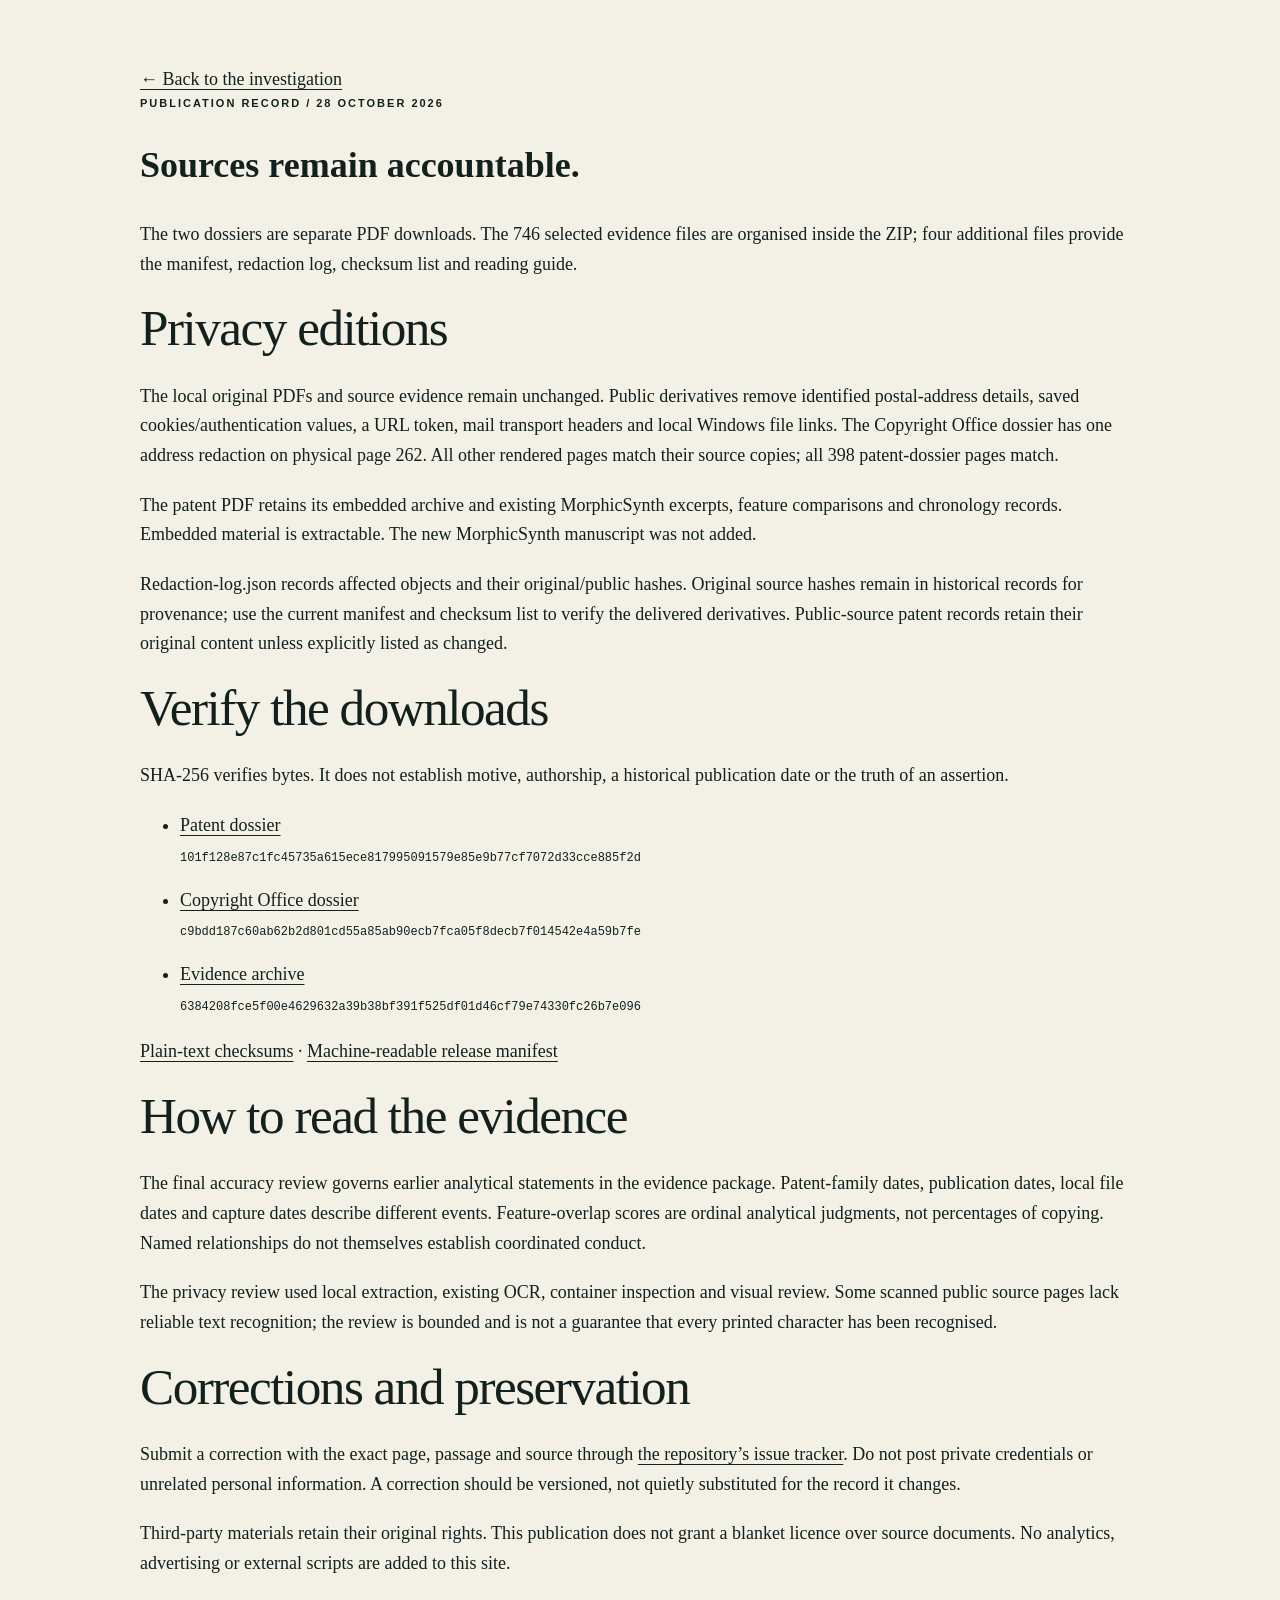
==== publication-notes.html @ bbd7439e "Publish The Attempt to Weaponize Synthetic Life: dossiers, evidence and public record Add the invest" ====
<!doctype html><html lang="en"><head><meta charset="utf-8"><meta name="viewport" content="width=device-width,initial-scale=1"><title>Publication and verification notes | The Attempt to Weaponize Synthetic Life</title><meta name="description" content="Versioned downloads, public privacy editions, source preservation and SHA-256 verification."><link rel="canonical" href="https://dustinsprenger.github.io/the-attempt-to-weaponize-synthetic-life/publication-notes.html"><link rel="stylesheet" href="style.css"></head><body><main class="notes"><a href="./">← Back to the investigation</a><p class="eyebrow">PUBLICATION RECORD / 28 OCTOBER 2026</p><h1>Sources remain accountable.</h1><p>The two dossiers are separate PDF downloads. The 746 selected evidence files are organised inside the ZIP; four additional files provide the manifest, redaction log, checksum list and reading guide.</p><h2>Privacy editions</h2><p>The local original PDFs and source evidence remain unchanged. Public derivatives remove identified postal-address details, saved cookies/authentication values, a URL token, mail transport headers and local Windows file links. The Copyright Office dossier has one address redaction on physical page 262. All other rendered pages match their source copies; all 398 patent-dossier pages match.</p><p>The patent PDF retains its embedded archive and existing MorphicSynth excerpts, feature comparisons and chronology records. Embedded material is extractable. The new MorphicSynth manuscript was not added.</p><p>Redaction-log.json records affected objects and their original/public hashes. Original source hashes remain in historical records for provenance; use the current manifest and checksum list to verify the delivered derivatives. Public-source patent records retain their original content unless explicitly listed as changed.</p><h2>Verify the downloads</h2><p>SHA-256 verifies bytes. It does not establish motive, authorship, a historical publication date or the truth of an assertion.</p><ul><li><a href='https://github.com/dustinsprenger/the-attempt-to-weaponize-synthetic-life/releases/download/evidence-2026-10-28/The-Attempt-to-Weaponize-Synthetic-Life-Patent-Dossier-Final-Accuracy-Review-Updated-2026-10-28-Public-Privacy-Edition.pdf'>Patent dossier</a><br><code>101f128e87c1fc45735a615ece817995091579e85e9b77cf7072d33cce885f2d</code></li><li><a href='https://github.com/dustinsprenger/the-attempt-to-weaponize-synthetic-life/releases/download/evidence-2026-10-28/The-Attempt-to-Weaponize-Synthetic-Life-Copyright-Office-Dossier-Edition-1.3-2026-10-06-Public-Privacy-Edition.pdf'>Copyright Office dossier</a><br><code>c9bdd187c60ab62b2d801cd55a85ab90ecb7fca05f8decb7f014542e4a59b7fe</code></li><li><a href='https://github.com/dustinsprenger/the-attempt-to-weaponize-synthetic-life/releases/download/evidence-2026-10-28/The-Attempt-to-Weaponize-Synthetic-Life-Public-Evidence-Privacy-Edition-2026-10-28.zip'>Evidence archive</a><br><code>6384208fce5f00e4629632a39b38bf391f525df01d46cf79e74330fc26b7e096</code></li></ul><p><a href="SHA256SUMS.txt">Plain-text checksums</a> · <a href="Publication-manifest.json">Machine-readable release manifest</a></p><h2>How to read the evidence</h2><p>The final accuracy review governs earlier analytical statements in the evidence package. Patent-family dates, publication dates, local file dates and capture dates describe different events. Feature-overlap scores are ordinal analytical judgments, not percentages of copying. Named relationships do not themselves establish coordinated conduct.</p><p>The privacy review used local extraction, existing OCR, container inspection and visual review. Some scanned public source pages lack reliable text recognition; the review is bounded and is not a guarantee that every printed character has been recognised.</p><h2>Corrections and preservation</h2><p>Submit a correction with the exact page, passage and source through <a href="https://github.com/dustinsprenger/the-attempt-to-weaponize-synthetic-life/issues">the repository’s issue tracker</a>. Do not post private credentials or unrelated personal information. A correction should be versioned, not quietly substituted for the record it changes.</p><p>Third-party materials retain their original rights. This publication does not grant a blanket licence over source documents. No analytics, advertising or external scripts are added to this site.</p></main></body></html>
---- style.css ----
@charset "UTF-8";:root{--ink:#12201e;--paper:#f3f0e6;--muted:#53625b;--red:#ae3b2e;--line:#c6cec4;--gold:#e4b979}*{box-sizing:border-box}html{scroll-behavior:smooth;scroll-padding-top:24px}body{margin:0;background:var(--paper);color:var(--ink);font:18px/1.65 Georgia,"Times New Roman",serif}a{color:inherit;text-underline-offset:4px}a:hover{color:var(--red)}a:focus-visible{outline:3px solid #dc713d;outline-offset:5px}header{display:flex;justify-content:space-between;align-items:center;padding:24px 5vw;border-bottom:1px solid var(--line);font:12px/1.5 Arial,sans-serif;letter-spacing:1px}header a{text-decoration:none}.wordmark{font-weight:800}.wordmark span{color:var(--red);margin:0 10px}nav{display:flex;gap:28px}.skip{position:absolute;top:-100px}.skip:focus{top:4px;background:white;padding:10px;z-index:5}.hero{background:var(--ink);color:var(--paper);padding:70px 5vw 65px;display:grid;grid-template-columns:1.15fr 1fr;gap:5vw;align-items:center}.eyebrow{display:block;font:11px/1.6 Arial,sans-serif;letter-spacing:2px;font-weight:700;text-transform:uppercase}.hero .eyebrow{color:#b7c6bc}.hero h1{font-weight:400;font-size:clamp(48px,5.5vw,88px);line-height:1.04;letter-spacing:-3px;margin:30px 0}.hero em{color:#ef937a;font-style:italic}.hero p{max-width:640px}.standfirst{font-size:25px;line-height:1.45}.hero-copy>p:not(.eyebrow):not(.standfirst){color:#c8d3cc;font-size:18px}.hero-art{margin:0}.hero-art svg{display:block;width:100%;max-height:620px}.hero-art figcaption{max-width:330px;margin:0 auto;color:#a9b9ae;text-align:center;font:12px/1.5 Arial,sans-serif}.button{display:inline-flex;align-items:center;justify-content:space-between;gap:30px;padding:15px 22px;background:var(--ink);color:white;border:1px solid var(--ink);text-decoration:none;font:14px/1.5 Arial,sans-serif;font-weight:700}.button:hover{background:var(--red);color:white}.button.light{background:var(--paper);border-color:var(--paper);color:var(--ink);margin-top:18px}.ledger-bar{display:flex;justify-content:space-around;gap:20px;padding:22px 5vw;border-bottom:1px solid var(--line);font:12px/1.6 Arial,sans-serif}.ledger-bar b{font-size:22px;margin-right:8px}.section{padding:88px max(5vw,calc((100vw - 1240px)/2));}.section-head{max-width:800px;margin-bottom:48px}h2{font-size:clamp(34px,4vw,58px);line-height:1.12;letter-spacing:-1.5px;font-weight:400;margin:18px 0 25px}h3{font-size:30px;line-height:1.2;font-weight:400;margin:13px 0 18px}p{margin:0 0 20px}.document{display:grid;grid-template-columns:230px 1fr;gap:55px;align-items:center;border-top:1px solid var(--line);padding:40px 0}.document>img{width:100%;height:auto;box-shadow:0 8px 24px #12201e22}.document>div{max-width:730px}.meta,.fine{font:12px/1.6 Arial,sans-serif;color:var(--muted)}.meta{margin:12px 0}.fine{margin-top:25px}.archive-row{display:flex;justify-content:space-between;align-items:center;gap:35px;border-top:1px solid var(--line);padding:35px 0}.archive-row>div{max-width:720px}.archive-row .button{flex-shrink:0}.dark{background:#182a26;color:var(--paper)}.dark a{color:#e7b58d}.dark .eyebrow{color:#a9c0b1}.finding{display:grid;grid-template-columns:80px 1fr;gap:30px;border-top:1px solid #52655c;padding:40px 0}.finding>div{max-width:900px}.finding p{color:#d2dcd4}.finding .serial{font:36px/1.2 Georgia,serif;color:#c99870}.finding a{font:13px/1.5 Arial,sans-serif}.table-wrap{overflow-x:auto}table{width:100%;border-collapse:collapse;min-width:660px;text-align:left;font-size:16px}th{font:11px/1.5 Arial,sans-serif;text-transform:uppercase;letter-spacing:1px}td,th{padding:20px 20px 20px 0;border-bottom:1px solid var(--line);vertical-align:top}td:first-child{width:29%;font-weight:700}td:last-child{width:19%;font:13px/1.6 Arial,sans-serif}.questions{background:#d9dfd2}.questions ol{padding-left:25px;max-width:980px}.questions li{margin-bottom:20px;padding-left:12px}.closing-line{border-top:1px solid #9fac9e;padding-top:30px;margin-top:40px;font-size:25px;max-width:980px}.method{max-width:1500px}.method p{max-width:950px}.research{border-top:1px solid var(--line);padding-top:55px}.research-links{display:flex;gap:25px;flex-wrap:wrap;margin:25px 0;font:15px/1.6 Arial,sans-serif}.research>p{font-size:15px;color:var(--muted)}footer{padding:30px 5vw;background:var(--ink);color:#c7d2c8;font:12px/1.7 Arial,sans-serif}footer p{margin:8px 0}.notes{max-width:1050px;margin:auto;padding:65px 25px}.notes code{overflow-wrap:anywhere;font-size:12px}.notes li{margin-bottom:15px}@media(max-width:800px){nav{gap:13px;font-size:11px}header{padding:20px}.hero{grid-template-columns:1fr;padding:45px 24px}.hero-art{max-width:420px;justify-self:center}.hero h1{letter-spacing:-2px}.ledger-bar{flex-wrap:wrap;justify-content:flex-start}.section{padding:55px 24px}.document{grid-template-columns:130px 1fr;gap:25px}.document h3{font-size:25px}.archive-row{display:block}.finding{grid-template-columns:35px 1fr;gap:15px}.finding h3{font-size:28px}}@media(max-width:500px){nav a:nth-child(2),nav a:nth-child(3){display:none}.document{grid-template-columns:1fr}.document>img{width:145px}.button{width:100%;max-width:350px}.hero-art{max-width:310px}.ledger-bar span:last-child{width:100%}}@media(prefers-reduced-motion:reduce){html{scroll-behavior:auto}}
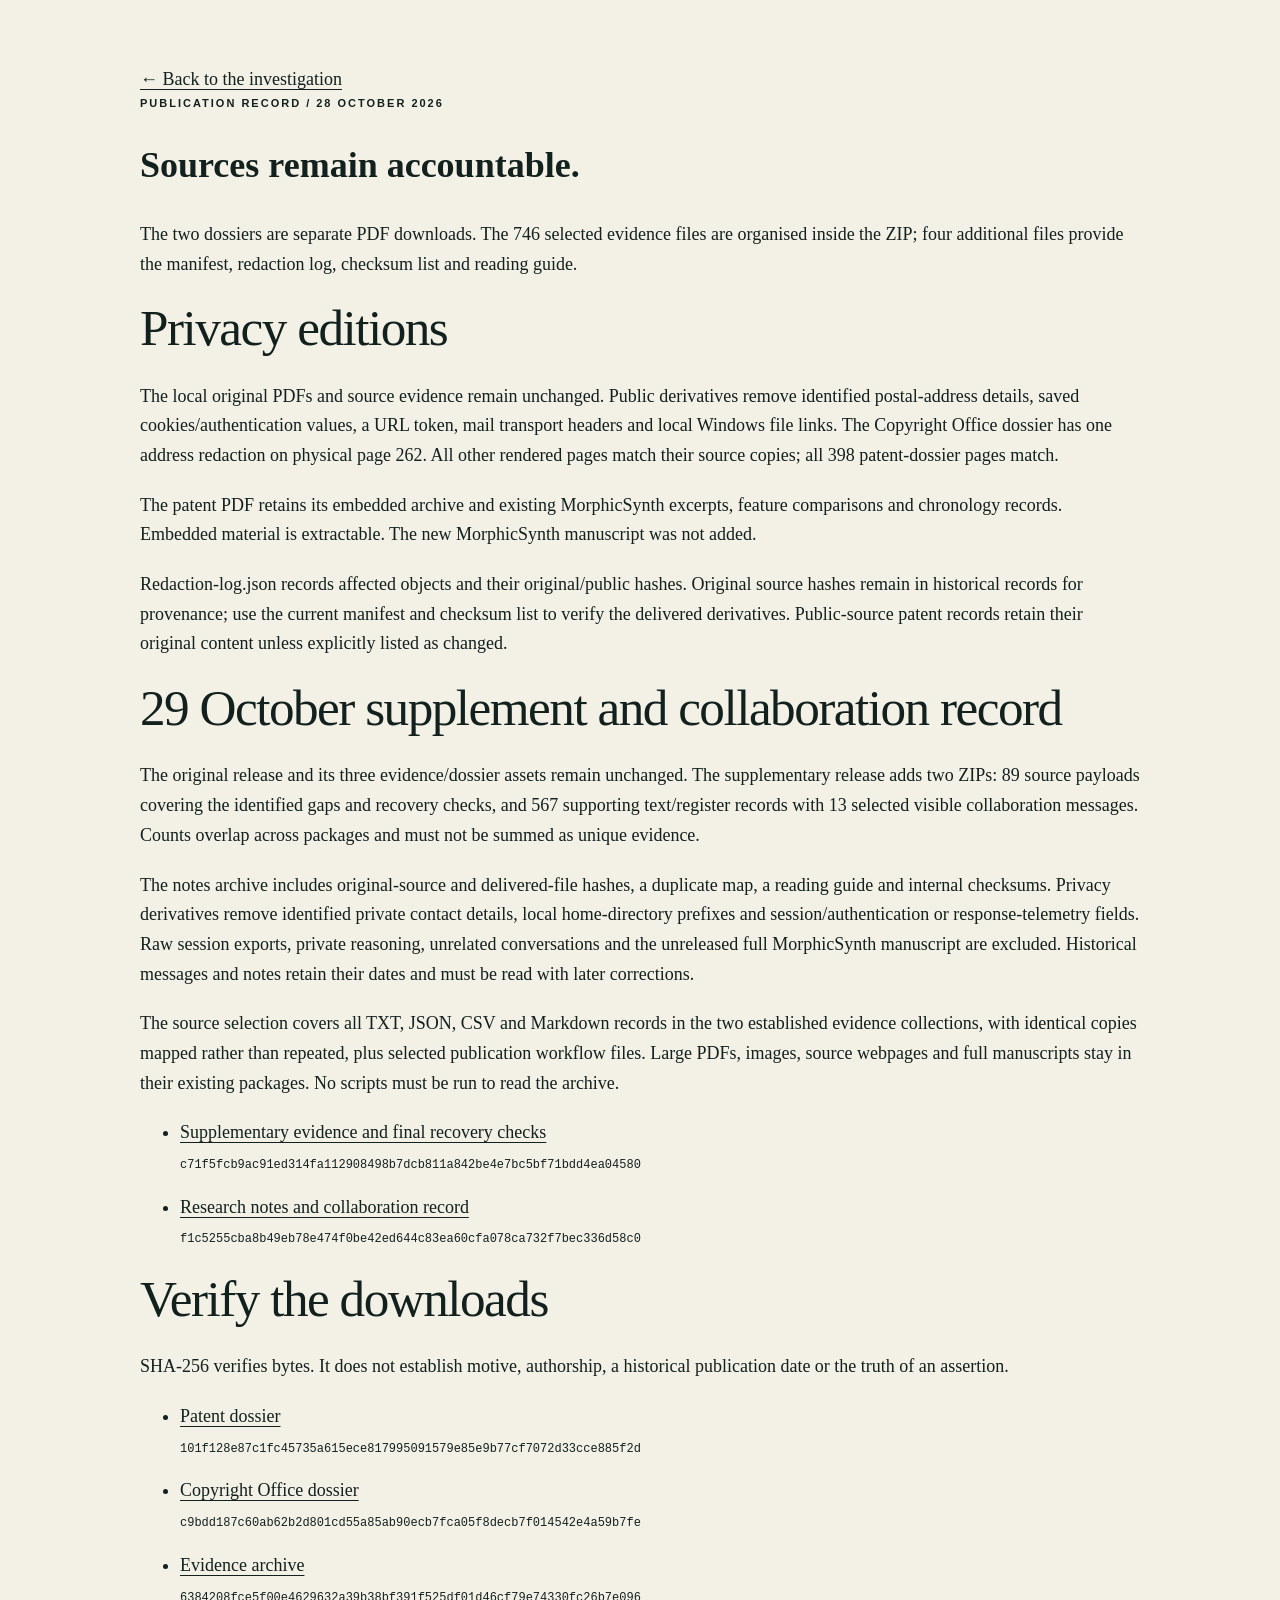
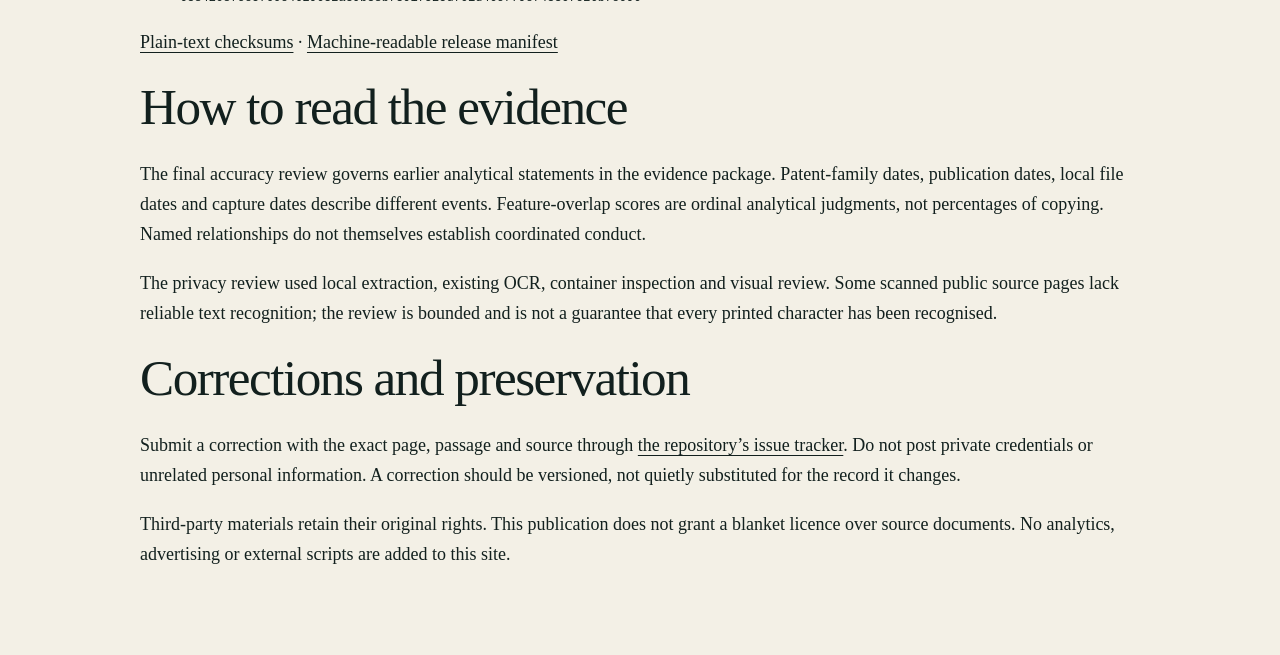
==== commit dc550440: "Put copyright first and add supplementary evidence and collaboration records Publish the updated des" ====
--- a/publication-notes.html
+++ b/publication-notes.html
@@ -1 +1 @@
-<!doctype html><html lang="en"><head><meta charset="utf-8"><meta name="viewport" content="width=device-width,initial-scale=1"><title>Publication and verification notes | The Attempt to Weaponize Synthetic Life</title><meta name="description" content="Versioned downloads, public privacy editions, source preservation and SHA-256 verification."><link rel="canonical" href="https://dustinsprenger.github.io/the-attempt-to-weaponize-synthetic-life/publication-notes.html"><link rel="stylesheet" href="style.css"></head><body><main class="notes"><a href="./">← Back to the investigation</a><p class="eyebrow">PUBLICATION RECORD / 28 OCTOBER 2026</p><h1>Sources remain accountable.</h1><p>The two dossiers are separate PDF downloads. The 746 selected evidence files are organised inside the ZIP; four additional files provide the manifest, redaction log, checksum list and reading guide.</p><h2>Privacy editions</h2><p>The local original PDFs and source evidence remain unchanged. Public derivatives remove identified postal-address details, saved cookies/authentication values, a URL token, mail transport headers and local Windows file links. The Copyright Office dossier has one address redaction on physical page 262. All other rendered pages match their source copies; all 398 patent-dossier pages match.</p><p>The patent PDF retains its embedded archive and existing MorphicSynth excerpts, feature comparisons and chronology records. Embedded material is extractable. The new MorphicSynth manuscript was not added.</p><p>Redaction-log.json records affected objects and their original/public hashes. Original source hashes remain in historical records for provenance; use the current manifest and checksum list to verify the delivered derivatives. Public-source patent records retain their original content unless explicitly listed as changed.</p><h2>Verify the downloads</h2><p>SHA-256 verifies bytes. It does not establish motive, authorship, a historical publication date or the truth of an assertion.</p><ul><li><a href='https://github.com/dustinsprenger/the-attempt-to-weaponize-synthetic-life/releases/download/evidence-2026-10-28/The-Attempt-to-Weaponize-Synthetic-Life-Patent-Dossier-Final-Accuracy-Review-Updated-2026-10-28-Public-Privacy-Edition.pdf'>Patent dossier</a><br><code>101f128e87c1fc45735a615ece817995091579e85e9b77cf7072d33cce885f2d</code></li><li><a href='https://github.com/dustinsprenger/the-attempt-to-weaponize-synthetic-life/releases/download/evidence-2026-10-28/The-Attempt-to-Weaponize-Synthetic-Life-Copyright-Office-Dossier-Edition-1.3-2026-10-06-Public-Privacy-Edition.pdf'>Copyright Office dossier</a><br><code>c9bdd187c60ab62b2d801cd55a85ab90ecb7fca05f8decb7f014542e4a59b7fe</code></li><li><a href='https://github.com/dustinsprenger/the-attempt-to-weaponize-synthetic-life/releases/download/evidence-2026-10-28/The-Attempt-to-Weaponize-Synthetic-Life-Public-Evidence-Privacy-Edition-2026-10-28.zip'>Evidence archive</a><br><code>6384208fce5f00e4629632a39b38bf391f525df01d46cf79e74330fc26b7e096</code></li></ul><p><a href="SHA256SUMS.txt">Plain-text checksums</a> · <a href="Publication-manifest.json">Machine-readable release manifest</a></p><h2>How to read the evidence</h2><p>The final accuracy review governs earlier analytical statements in the evidence package. Patent-family dates, publication dates, local file dates and capture dates describe different events. Feature-overlap scores are ordinal analytical judgments, not percentages of copying. Named relationships do not themselves establish coordinated conduct.</p><p>The privacy review used local extraction, existing OCR, container inspection and visual review. Some scanned public source pages lack reliable text recognition; the review is bounded and is not a guarantee that every printed character has been recognised.</p><h2>Corrections and preservation</h2><p>Submit a correction with the exact page, passage and source through <a href="https://github.com/dustinsprenger/the-attempt-to-weaponize-synthetic-life/issues">the repository’s issue tracker</a>. Do not post private credentials or unrelated personal information. A correction should be versioned, not quietly substituted for the record it changes.</p><p>Third-party materials retain their original rights. This publication does not grant a blanket licence over source documents. No analytics, advertising or external scripts are added to this site.</p></main></body></html>+<!doctype html><html lang="en"><head><meta charset="utf-8"><meta name="viewport" content="width=device-width,initial-scale=1"><title>Publication and verification notes | The Attempt to Weaponize Synthetic Life</title><meta name="description" content="Versioned downloads, public privacy editions, source preservation and SHA-256 verification."><link rel="canonical" href="https://dustinsprenger.github.io/the-attempt-to-weaponize-synthetic-life/publication-notes.html"><link rel="stylesheet" href="style.css"></head><body><main class="notes"><a href="./">← Back to the investigation</a><p class="eyebrow">PUBLICATION RECORD / 28 OCTOBER 2026</p><h1>Sources remain accountable.</h1><p>The two dossiers are separate PDF downloads. The 746 selected evidence files are organised inside the ZIP; four additional files provide the manifest, redaction log, checksum list and reading guide.</p><h2>Privacy editions</h2><p>The local original PDFs and source evidence remain unchanged. Public derivatives remove identified postal-address details, saved cookies/authentication values, a URL token, mail transport headers and local Windows file links. The Copyright Office dossier has one address redaction on physical page 262. All other rendered pages match their source copies; all 398 patent-dossier pages match.</p><p>The patent PDF retains its embedded archive and existing MorphicSynth excerpts, feature comparisons and chronology records. Embedded material is extractable. The new MorphicSynth manuscript was not added.</p><p>Redaction-log.json records affected objects and their original/public hashes. Original source hashes remain in historical records for provenance; use the current manifest and checksum list to verify the delivered derivatives. Public-source patent records retain their original content unless explicitly listed as changed.</p><h2>29 October supplement and collaboration record</h2><p>The original release and its three evidence/dossier assets remain unchanged. The supplementary release adds two ZIPs: 89 source payloads covering the identified gaps and recovery checks, and 567 supporting text/register records with 13 selected visible collaboration messages. Counts overlap across packages and must not be summed as unique evidence.</p><p>The notes archive includes original-source and delivered-file hashes, a duplicate map, a reading guide and internal checksums. Privacy derivatives remove identified private contact details, local home-directory prefixes and session/authentication or response-telemetry fields. Raw session exports, private reasoning, unrelated conversations and the unreleased full MorphicSynth manuscript are excluded. Historical messages and notes retain their dates and must be read with later corrections.</p><p>The source selection covers all TXT, JSON, CSV and Markdown records in the two established evidence collections, with identical copies mapped rather than repeated, plus selected publication workflow files. Large PDFs, images, source webpages and full manuscripts stay in their existing packages. No scripts must be run to read the archive.</p><ul><li><a href="https://github.com/dustinsprenger/the-attempt-to-weaponize-synthetic-life/releases/download/supplementary-evidence-2026-10-29/The-Attempt-to-Weaponize-Synthetic-Life-Supplementary-Evidence-and-Final-Recovery-Checks-2026-10-28.zip">Supplementary evidence and final recovery checks</a><br><code>c71f5fcb9ac91ed314fa112908498b7dcb811a842be4e7bc5bf71bdd4ea04580</code></li><li><a href="https://github.com/dustinsprenger/the-attempt-to-weaponize-synthetic-life/releases/download/supplementary-evidence-2026-10-29/The-Attempt-to-Weaponize-Synthetic-Life-Research-Notes-and-Collaboration-Record-2026-10-29.zip">Research notes and collaboration record</a><br><code>f1c5255cba8b49eb78e474f0be42ed644c83ea60cfa078ca732f7bec336d58c0</code></li></ul><h2>Verify the downloads</h2><p>SHA-256 verifies bytes. It does not establish motive, authorship, a historical publication date or the truth of an assertion.</p><ul><li><a href='https://github.com/dustinsprenger/the-attempt-to-weaponize-synthetic-life/releases/download/evidence-2026-10-28/The-Attempt-to-Weaponize-Synthetic-Life-Patent-Dossier-Final-Accuracy-Review-Updated-2026-10-28-Public-Privacy-Edition.pdf'>Patent dossier</a><br><code>101f128e87c1fc45735a615ece817995091579e85e9b77cf7072d33cce885f2d</code></li><li><a href='https://github.com/dustinsprenger/the-attempt-to-weaponize-synthetic-life/releases/download/evidence-2026-10-28/The-Attempt-to-Weaponize-Synthetic-Life-Copyright-Office-Dossier-Edition-1.3-2026-10-06-Public-Privacy-Edition.pdf'>Copyright Office dossier</a><br><code>c9bdd187c60ab62b2d801cd55a85ab90ecb7fca05f8decb7f014542e4a59b7fe</code></li><li><a href='https://github.com/dustinsprenger/the-attempt-to-weaponize-synthetic-life/releases/download/evidence-2026-10-28/The-Attempt-to-Weaponize-Synthetic-Life-Public-Evidence-Privacy-Edition-2026-10-28.zip'>Evidence archive</a><br><code>6384208fce5f00e4629632a39b38bf391f525df01d46cf79e74330fc26b7e096</code></li></ul><p><a href="SHA256SUMS.txt">Plain-text checksums</a> · <a href="Publication-manifest.json">Machine-readable release manifest</a></p><h2>How to read the evidence</h2><p>The final accuracy review governs earlier analytical statements in the evidence package. Patent-family dates, publication dates, local file dates and capture dates describe different events. Feature-overlap scores are ordinal analytical judgments, not percentages of copying. Named relationships do not themselves establish coordinated conduct.</p><p>The privacy review used local extraction, existing OCR, container inspection and visual review. Some scanned public source pages lack reliable text recognition; the review is bounded and is not a guarantee that every printed character has been recognised.</p><h2>Corrections and preservation</h2><p>Submit a correction with the exact page, passage and source through <a href="https://github.com/dustinsprenger/the-attempt-to-weaponize-synthetic-life/issues">the repository’s issue tracker</a>. Do not post private credentials or unrelated personal information. A correction should be versioned, not quietly substituted for the record it changes.</p><p>Third-party materials retain their original rights. This publication does not grant a blanket licence over source documents. No analytics, advertising or external scripts are added to this site.</p></main></body></html>
--- a/style.css
+++ b/style.css
@@ -1 +1,2 @@
-@charset "UTF-8";:root{--ink:#12201e;--paper:#f3f0e6;--muted:#53625b;--red:#ae3b2e;--line:#c6cec4;--gold:#e4b979}*{box-sizing:border-box}html{scroll-behavior:smooth;scroll-padding-top:24px}body{margin:0;background:var(--paper);color:var(--ink);font:18px/1.65 Georgia,"Times New Roman",serif}a{color:inherit;text-underline-offset:4px}a:hover{color:var(--red)}a:focus-visible{outline:3px solid #dc713d;outline-offset:5px}header{display:flex;justify-content:space-between;align-items:center;padding:24px 5vw;border-bottom:1px solid var(--line);font:12px/1.5 Arial,sans-serif;letter-spacing:1px}header a{text-decoration:none}.wordmark{font-weight:800}.wordmark span{color:var(--red);margin:0 10px}nav{display:flex;gap:28px}.skip{position:absolute;top:-100px}.skip:focus{top:4px;background:white;padding:10px;z-index:5}.hero{background:var(--ink);color:var(--paper);padding:70px 5vw 65px;display:grid;grid-template-columns:1.15fr 1fr;gap:5vw;align-items:center}.eyebrow{display:block;font:11px/1.6 Arial,sans-serif;letter-spacing:2px;font-weight:700;text-transform:uppercase}.hero .eyebrow{color:#b7c6bc}.hero h1{font-weight:400;font-size:clamp(48px,5.5vw,88px);line-height:1.04;letter-spacing:-3px;margin:30px 0}.hero em{color:#ef937a;font-style:italic}.hero p{max-width:640px}.standfirst{font-size:25px;line-height:1.45}.hero-copy>p:not(.eyebrow):not(.standfirst){color:#c8d3cc;font-size:18px}.hero-art{margin:0}.hero-art svg{display:block;width:100%;max-height:620px}.hero-art figcaption{max-width:330px;margin:0 auto;color:#a9b9ae;text-align:center;font:12px/1.5 Arial,sans-serif}.button{display:inline-flex;align-items:center;justify-content:space-between;gap:30px;padding:15px 22px;background:var(--ink);color:white;border:1px solid var(--ink);text-decoration:none;font:14px/1.5 Arial,sans-serif;font-weight:700}.button:hover{background:var(--red);color:white}.button.light{background:var(--paper);border-color:var(--paper);color:var(--ink);margin-top:18px}.ledger-bar{display:flex;justify-content:space-around;gap:20px;padding:22px 5vw;border-bottom:1px solid var(--line);font:12px/1.6 Arial,sans-serif}.ledger-bar b{font-size:22px;margin-right:8px}.section{padding:88px max(5vw,calc((100vw - 1240px)/2));}.section-head{max-width:800px;margin-bottom:48px}h2{font-size:clamp(34px,4vw,58px);line-height:1.12;letter-spacing:-1.5px;font-weight:400;margin:18px 0 25px}h3{font-size:30px;line-height:1.2;font-weight:400;margin:13px 0 18px}p{margin:0 0 20px}.document{display:grid;grid-template-columns:230px 1fr;gap:55px;align-items:center;border-top:1px solid var(--line);padding:40px 0}.document>img{width:100%;height:auto;box-shadow:0 8px 24px #12201e22}.document>div{max-width:730px}.meta,.fine{font:12px/1.6 Arial,sans-serif;color:var(--muted)}.meta{margin:12px 0}.fine{margin-top:25px}.archive-row{display:flex;justify-content:space-between;align-items:center;gap:35px;border-top:1px solid var(--line);padding:35px 0}.archive-row>div{max-width:720px}.archive-row .button{flex-shrink:0}.dark{background:#182a26;color:var(--paper)}.dark a{color:#e7b58d}.dark .eyebrow{color:#a9c0b1}.finding{display:grid;grid-template-columns:80px 1fr;gap:30px;border-top:1px solid #52655c;padding:40px 0}.finding>div{max-width:900px}.finding p{color:#d2dcd4}.finding .serial{font:36px/1.2 Georgia,serif;color:#c99870}.finding a{font:13px/1.5 Arial,sans-serif}.table-wrap{overflow-x:auto}table{width:100%;border-collapse:collapse;min-width:660px;text-align:left;font-size:16px}th{font:11px/1.5 Arial,sans-serif;text-transform:uppercase;letter-spacing:1px}td,th{padding:20px 20px 20px 0;border-bottom:1px solid var(--line);vertical-align:top}td:first-child{width:29%;font-weight:700}td:last-child{width:19%;font:13px/1.6 Arial,sans-serif}.questions{background:#d9dfd2}.questions ol{padding-left:25px;max-width:980px}.questions li{margin-bottom:20px;padding-left:12px}.closing-line{border-top:1px solid #9fac9e;padding-top:30px;margin-top:40px;font-size:25px;max-width:980px}.method{max-width:1500px}.method p{max-width:950px}.research{border-top:1px solid var(--line);padding-top:55px}.research-links{display:flex;gap:25px;flex-wrap:wrap;margin:25px 0;font:15px/1.6 Arial,sans-serif}.research>p{font-size:15px;color:var(--muted)}footer{padding:30px 5vw;background:var(--ink);color:#c7d2c8;font:12px/1.7 Arial,sans-serif}footer p{margin:8px 0}.notes{max-width:1050px;margin:auto;padding:65px 25px}.notes code{overflow-wrap:anywhere;font-size:12px}.notes li{margin-bottom:15px}@media(max-width:800px){nav{gap:13px;font-size:11px}header{padding:20px}.hero{grid-template-columns:1fr;padding:45px 24px}.hero-art{max-width:420px;justify-self:center}.hero h1{letter-spacing:-2px}.ledger-bar{flex-wrap:wrap;justify-content:flex-start}.section{padding:55px 24px}.document{grid-template-columns:130px 1fr;gap:25px}.document h3{font-size:25px}.archive-row{display:block}.finding{grid-template-columns:35px 1fr;gap:15px}.finding h3{font-size:28px}}@media(max-width:500px){nav a:nth-child(2),nav a:nth-child(3){display:none}.document{grid-template-columns:1fr}.document>img{width:145px}.button{width:100%;max-width:350px}.hero-art{max-width:310px}.ledger-bar span:last-child{width:100%}}@media(prefers-reduced-motion:reduce){html{scroll-behavior:auto}}+@charset "UTF-8";:root{--ink:#12201e;--paper:#f3f0e6;--muted:#53625b;--red:#ae3b2e;--line:#c6cec4;--gold:#e4b979}*{box-sizing:border-box}html{scroll-behavior:smooth;scroll-padding-top:24px}body{margin:0;background:var(--paper);color:var(--ink);font:18px/1.65 Georgia,"Times New Roman",serif}a{color:inherit;text-underline-offset:4px}a:hover{color:var(--red)}a:focus-visible{outline:3px solid #dc713d;outline-offset:5px}header{display:flex;justify-content:space-between;align-items:center;padding:24px 5vw;border-bottom:1px solid var(--line);font:12px/1.5 Arial,sans-serif;letter-spacing:1px}header a{text-decoration:none}.wordmark{font-weight:800}.wordmark span{color:var(--red);margin:0 10px}nav{display:flex;gap:28px}.skip{position:absolute;top:-100px}.skip:focus{top:4px;background:white;padding:10px;z-index:5}.hero{background:var(--ink);color:var(--paper);padding:70px 5vw 65px;display:grid;grid-template-columns:1.15fr 1fr;gap:5vw;align-items:center}.eyebrow{display:block;font:11px/1.6 Arial,sans-serif;letter-spacing:2px;font-weight:700;text-transform:uppercase}.hero .eyebrow{color:#b7c6bc}.hero h1{font-weight:400;font-size:clamp(48px,5.5vw,88px);line-height:1.04;letter-spacing:-3px;margin:30px 0}.hero em{color:#ef937a;font-style:italic}.hero p{max-width:640px}.standfirst{font-size:25px;line-height:1.45}.hero-copy>p:not(.eyebrow):not(.standfirst){color:#c8d3cc;font-size:18px}.hero-art{margin:0}.hero-art svg{display:block;width:100%;max-height:620px}.hero-art figcaption{max-width:330px;margin:0 auto;color:#a9b9ae;text-align:center;font:12px/1.5 Arial,sans-serif}.button{display:inline-flex;align-items:center;justify-content:space-between;gap:30px;padding:15px 22px;background:var(--ink);color:white;border:1px solid var(--ink);text-decoration:none;font:14px/1.5 Arial,sans-serif;font-weight:700}.button:hover{background:var(--red);color:white}.button.light{background:var(--paper);border-color:var(--paper);color:var(--ink);margin-top:18px}.ledger-bar{display:flex;justify-content:space-around;gap:20px;padding:22px 5vw;border-bottom:1px solid var(--line);font:12px/1.6 Arial,sans-serif}.ledger-bar b{font-size:22px;margin-right:8px}.section{padding:88px max(5vw,calc((100vw - 1240px)/2));}.section-head{max-width:800px;margin-bottom:48px}h2{font-size:clamp(34px,4vw,58px);line-height:1.12;letter-spacing:-1.5px;font-weight:400;margin:18px 0 25px}h3{font-size:30px;line-height:1.2;font-weight:400;margin:13px 0 18px}p{margin:0 0 20px}.document{display:grid;grid-template-columns:230px 1fr;gap:55px;align-items:center;border-top:1px solid var(--line);padding:40px 0}.document>img{width:100%;height:auto;box-shadow:0 8px 24px #12201e22}.document>div{max-width:730px}.meta,.fine{font:12px/1.6 Arial,sans-serif;color:var(--muted)}.meta{margin:12px 0}.fine{margin-top:25px}.archive-row{display:flex;justify-content:space-between;align-items:center;gap:35px;border-top:1px solid var(--line);padding:35px 0}.archive-row>div{max-width:720px}.archive-row .button{flex-shrink:0}.dark{background:#182a26;color:var(--paper)}.dark a{color:#e7b58d}.dark .eyebrow{color:#a9c0b1}.finding{display:grid;grid-template-columns:80px 1fr;gap:30px;border-top:1px solid #52655c;padding:40px 0}.finding>div{max-width:900px}.finding p{color:#d2dcd4}.finding .serial{font:36px/1.2 Georgia,serif;color:#c99870}.finding a{font:13px/1.5 Arial,sans-serif}.table-wrap{overflow-x:auto}table{width:100%;border-collapse:collapse;min-width:660px;text-align:left;font-size:16px}th{font:11px/1.5 Arial,sans-serif;text-transform:uppercase;letter-spacing:1px}td,th{padding:20px 20px 20px 0;border-bottom:1px solid var(--line);vertical-align:top}td:first-child{width:29%;font-weight:700}td:last-child{width:19%;font:13px/1.6 Arial,sans-serif}.questions{background:#d9dfd2}.questions ol{padding-left:25px;max-width:980px}.questions li{margin-bottom:20px;padding-left:12px}.closing-line{border-top:1px solid #9fac9e;padding-top:30px;margin-top:40px;font-size:25px;max-width:980px}.method{max-width:1500px}.method p{max-width:950px}.research{border-top:1px solid var(--line);padding-top:55px}.research-links{display:flex;gap:25px;flex-wrap:wrap;margin:25px 0;font:15px/1.6 Arial,sans-serif}.research>p{font-size:15px;color:var(--muted)}footer{padding:30px 5vw;background:var(--ink);color:#c7d2c8;font:12px/1.7 Arial,sans-serif}footer p{margin:8px 0}.notes{max-width:1050px;margin:auto;padding:65px 25px}.notes code{overflow-wrap:anywhere;font-size:12px}.notes li{margin-bottom:15px}@media(max-width:800px){nav{gap:13px;font-size:11px}header{padding:20px}.hero{grid-template-columns:1fr;padding:45px 24px}.hero-art{max-width:420px;justify-self:center}.hero h1{letter-spacing:-2px}.ledger-bar{flex-wrap:wrap;justify-content:flex-start}.section{padding:55px 24px}.document{grid-template-columns:130px 1fr;gap:25px}.document h3{font-size:25px}.archive-row{display:block}.finding{grid-template-columns:35px 1fr;gap:15px}.finding h3{font-size:28px}}@media(max-width:500px){nav a:nth-child(2),nav a:nth-child(3){display:none}.document{grid-template-columns:1fr}.document>img{width:145px}.button{width:100%;max-width:350px}.hero-art{max-width:310px}.ledger-bar span:last-child{width:100%}}@media(prefers-reduced-motion:reduce){html{scroll-behavior:auto}}
+.description-copy{max-width:960px}.description-copy h3{margin-top:44px;color:#efb18e}.description-copy p{color:#d2dcd4}.description-copy .source-links{font:13px/1.8 Arial,sans-serif}.archive-row .button{max-width:300px}
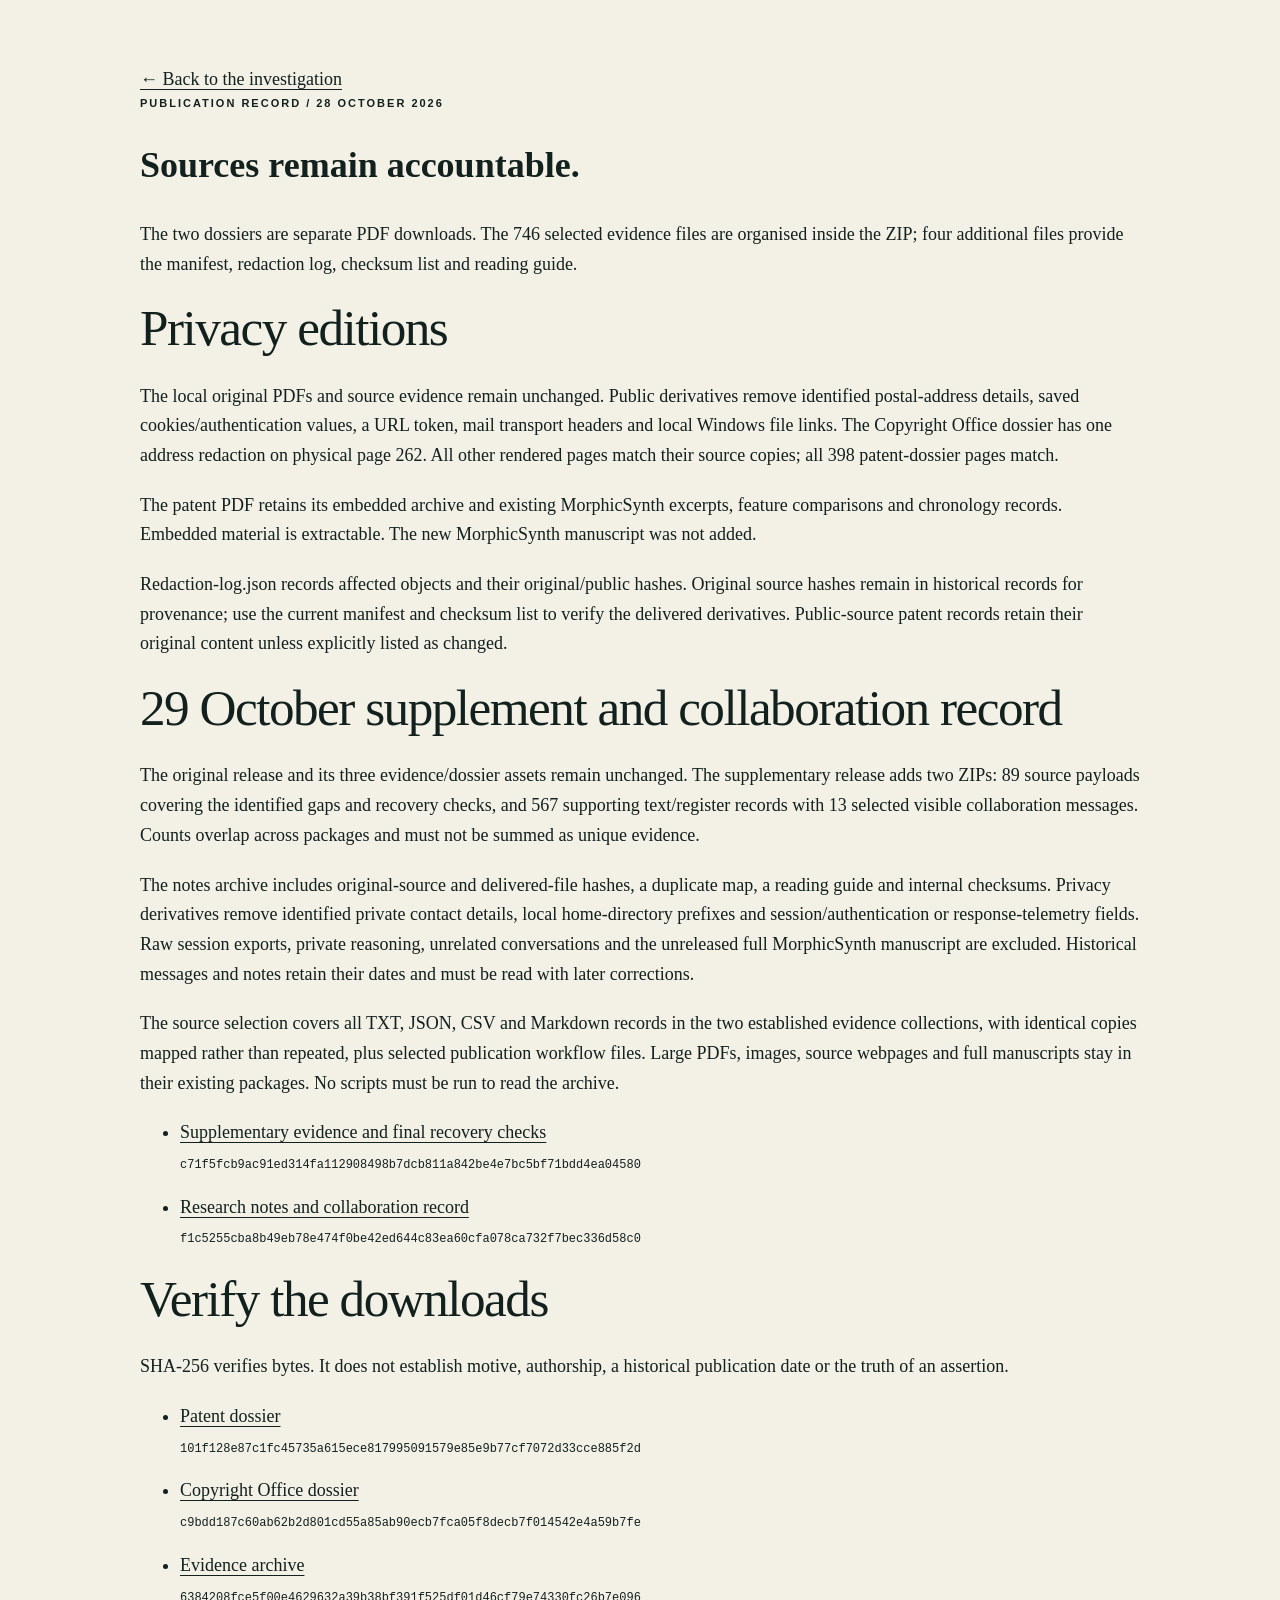
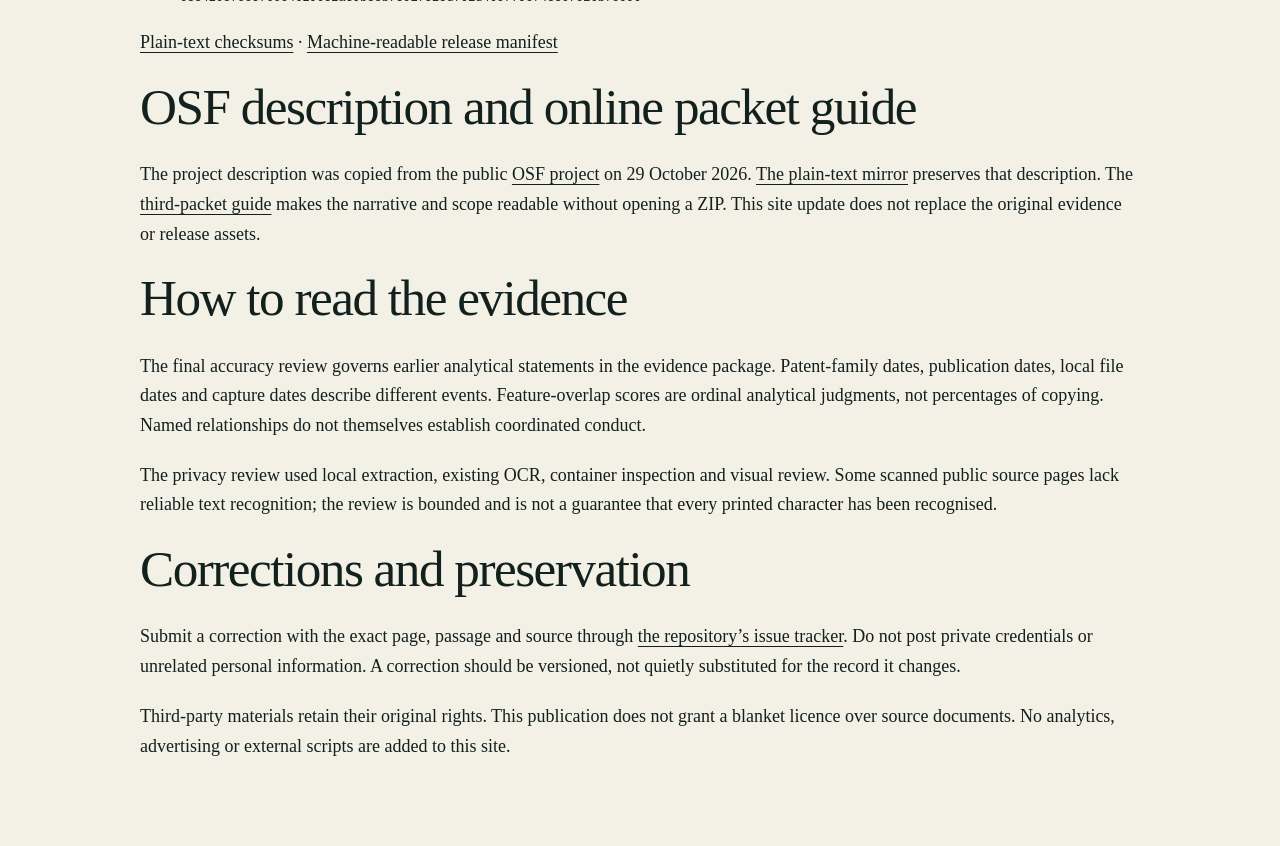
==== commit 7d042d68: "Mirror OSF description and publish the evidence packet guide Copy the current public OSF project des" ====
--- a/publication-notes.html
+++ b/publication-notes.html
@@ -1 +1 @@
-<!doctype html><html lang="en"><head><meta charset="utf-8"><meta name="viewport" content="width=device-width,initial-scale=1"><title>Publication and verification notes | The Attempt to Weaponize Synthetic Life</title><meta name="description" content="Versioned downloads, public privacy editions, source preservation and SHA-256 verification."><link rel="canonical" href="https://dustinsprenger.github.io/the-attempt-to-weaponize-synthetic-life/publication-notes.html"><link rel="stylesheet" href="style.css"></head><body><main class="notes"><a href="./">← Back to the investigation</a><p class="eyebrow">PUBLICATION RECORD / 28 OCTOBER 2026</p><h1>Sources remain accountable.</h1><p>The two dossiers are separate PDF downloads. The 746 selected evidence files are organised inside the ZIP; four additional files provide the manifest, redaction log, checksum list and reading guide.</p><h2>Privacy editions</h2><p>The local original PDFs and source evidence remain unchanged. Public derivatives remove identified postal-address details, saved cookies/authentication values, a URL token, mail transport headers and local Windows file links. The Copyright Office dossier has one address redaction on physical page 262. All other rendered pages match their source copies; all 398 patent-dossier pages match.</p><p>The patent PDF retains its embedded archive and existing MorphicSynth excerpts, feature comparisons and chronology records. Embedded material is extractable. The new MorphicSynth manuscript was not added.</p><p>Redaction-log.json records affected objects and their original/public hashes. Original source hashes remain in historical records for provenance; use the current manifest and checksum list to verify the delivered derivatives. Public-source patent records retain their original content unless explicitly listed as changed.</p><h2>29 October supplement and collaboration record</h2><p>The original release and its three evidence/dossier assets remain unchanged. The supplementary release adds two ZIPs: 89 source payloads covering the identified gaps and recovery checks, and 567 supporting text/register records with 13 selected visible collaboration messages. Counts overlap across packages and must not be summed as unique evidence.</p><p>The notes archive includes original-source and delivered-file hashes, a duplicate map, a reading guide and internal checksums. Privacy derivatives remove identified private contact details, local home-directory prefixes and session/authentication or response-telemetry fields. Raw session exports, private reasoning, unrelated conversations and the unreleased full MorphicSynth manuscript are excluded. Historical messages and notes retain their dates and must be read with later corrections.</p><p>The source selection covers all TXT, JSON, CSV and Markdown records in the two established evidence collections, with identical copies mapped rather than repeated, plus selected publication workflow files. Large PDFs, images, source webpages and full manuscripts stay in their existing packages. No scripts must be run to read the archive.</p><ul><li><a href="https://github.com/dustinsprenger/the-attempt-to-weaponize-synthetic-life/releases/download/supplementary-evidence-2026-10-29/The-Attempt-to-Weaponize-Synthetic-Life-Supplementary-Evidence-and-Final-Recovery-Checks-2026-10-28.zip">Supplementary evidence and final recovery checks</a><br><code>c71f5fcb9ac91ed314fa112908498b7dcb811a842be4e7bc5bf71bdd4ea04580</code></li><li><a href="https://github.com/dustinsprenger/the-attempt-to-weaponize-synthetic-life/releases/download/supplementary-evidence-2026-10-29/The-Attempt-to-Weaponize-Synthetic-Life-Research-Notes-and-Collaboration-Record-2026-10-29.zip">Research notes and collaboration record</a><br><code>f1c5255cba8b49eb78e474f0be42ed644c83ea60cfa078ca732f7bec336d58c0</code></li></ul><h2>Verify the downloads</h2><p>SHA-256 verifies bytes. It does not establish motive, authorship, a historical publication date or the truth of an assertion.</p><ul><li><a href='https://github.com/dustinsprenger/the-attempt-to-weaponize-synthetic-life/releases/download/evidence-2026-10-28/The-Attempt-to-Weaponize-Synthetic-Life-Patent-Dossier-Final-Accuracy-Review-Updated-2026-10-28-Public-Privacy-Edition.pdf'>Patent dossier</a><br><code>101f128e87c1fc45735a615ece817995091579e85e9b77cf7072d33cce885f2d</code></li><li><a href='https://github.com/dustinsprenger/the-attempt-to-weaponize-synthetic-life/releases/download/evidence-2026-10-28/The-Attempt-to-Weaponize-Synthetic-Life-Copyright-Office-Dossier-Edition-1.3-2026-10-06-Public-Privacy-Edition.pdf'>Copyright Office dossier</a><br><code>c9bdd187c60ab62b2d801cd55a85ab90ecb7fca05f8decb7f014542e4a59b7fe</code></li><li><a href='https://github.com/dustinsprenger/the-attempt-to-weaponize-synthetic-life/releases/download/evidence-2026-10-28/The-Attempt-to-Weaponize-Synthetic-Life-Public-Evidence-Privacy-Edition-2026-10-28.zip'>Evidence archive</a><br><code>6384208fce5f00e4629632a39b38bf391f525df01d46cf79e74330fc26b7e096</code></li></ul><p><a href="SHA256SUMS.txt">Plain-text checksums</a> · <a href="Publication-manifest.json">Machine-readable release manifest</a></p><h2>How to read the evidence</h2><p>The final accuracy review governs earlier analytical statements in the evidence package. Patent-family dates, publication dates, local file dates and capture dates describe different events. Feature-overlap scores are ordinal analytical judgments, not percentages of copying. Named relationships do not themselves establish coordinated conduct.</p><p>The privacy review used local extraction, existing OCR, container inspection and visual review. Some scanned public source pages lack reliable text recognition; the review is bounded and is not a guarantee that every printed character has been recognised.</p><h2>Corrections and preservation</h2><p>Submit a correction with the exact page, passage and source through <a href="https://github.com/dustinsprenger/the-attempt-to-weaponize-synthetic-life/issues">the repository’s issue tracker</a>. Do not post private credentials or unrelated personal information. A correction should be versioned, not quietly substituted for the record it changes.</p><p>Third-party materials retain their original rights. This publication does not grant a blanket licence over source documents. No analytics, advertising or external scripts are added to this site.</p></main></body></html>+<!doctype html><html lang="en"><head><meta charset="utf-8"><meta name="viewport" content="width=device-width,initial-scale=1"><title>Publication and verification notes | The Attempt to Weaponize Synthetic Life</title><meta name="description" content="Versioned downloads, public privacy editions, source preservation and SHA-256 verification."><link rel="canonical" href="https://dustinsprenger.github.io/the-attempt-to-weaponize-synthetic-life/publication-notes.html"><link rel="stylesheet" href="style.css"></head><body><main class="notes"><a href="./">← Back to the investigation</a><p class="eyebrow">PUBLICATION RECORD / 28 OCTOBER 2026</p><h1>Sources remain accountable.</h1><p>The two dossiers are separate PDF downloads. The 746 selected evidence files are organised inside the ZIP; four additional files provide the manifest, redaction log, checksum list and reading guide.</p><h2>Privacy editions</h2><p>The local original PDFs and source evidence remain unchanged. Public derivatives remove identified postal-address details, saved cookies/authentication values, a URL token, mail transport headers and local Windows file links. The Copyright Office dossier has one address redaction on physical page 262. All other rendered pages match their source copies; all 398 patent-dossier pages match.</p><p>The patent PDF retains its embedded archive and existing MorphicSynth excerpts, feature comparisons and chronology records. Embedded material is extractable. The new MorphicSynth manuscript was not added.</p><p>Redaction-log.json records affected objects and their original/public hashes. Original source hashes remain in historical records for provenance; use the current manifest and checksum list to verify the delivered derivatives. Public-source patent records retain their original content unless explicitly listed as changed.</p><h2>29 October supplement and collaboration record</h2><p>The original release and its three evidence/dossier assets remain unchanged. The supplementary release adds two ZIPs: 89 source payloads covering the identified gaps and recovery checks, and 567 supporting text/register records with 13 selected visible collaboration messages. Counts overlap across packages and must not be summed as unique evidence.</p><p>The notes archive includes original-source and delivered-file hashes, a duplicate map, a reading guide and internal checksums. Privacy derivatives remove identified private contact details, local home-directory prefixes and session/authentication or response-telemetry fields. Raw session exports, private reasoning, unrelated conversations and the unreleased full MorphicSynth manuscript are excluded. Historical messages and notes retain their dates and must be read with later corrections.</p><p>The source selection covers all TXT, JSON, CSV and Markdown records in the two established evidence collections, with identical copies mapped rather than repeated, plus selected publication workflow files. Large PDFs, images, source webpages and full manuscripts stay in their existing packages. No scripts must be run to read the archive.</p><ul><li><a href="https://github.com/dustinsprenger/the-attempt-to-weaponize-synthetic-life/releases/download/supplementary-evidence-2026-10-29/The-Attempt-to-Weaponize-Synthetic-Life-Supplementary-Evidence-and-Final-Recovery-Checks-2026-10-28.zip">Supplementary evidence and final recovery checks</a><br><code>c71f5fcb9ac91ed314fa112908498b7dcb811a842be4e7bc5bf71bdd4ea04580</code></li><li><a href="https://github.com/dustinsprenger/the-attempt-to-weaponize-synthetic-life/releases/download/supplementary-evidence-2026-10-29/The-Attempt-to-Weaponize-Synthetic-Life-Research-Notes-and-Collaboration-Record-2026-10-29.zip">Research notes and collaboration record</a><br><code>f1c5255cba8b49eb78e474f0be42ed644c83ea60cfa078ca732f7bec336d58c0</code></li></ul><h2>Verify the downloads</h2><p>SHA-256 verifies bytes. It does not establish motive, authorship, a historical publication date or the truth of an assertion.</p><ul><li><a href='https://github.com/dustinsprenger/the-attempt-to-weaponize-synthetic-life/releases/download/evidence-2026-10-28/The-Attempt-to-Weaponize-Synthetic-Life-Patent-Dossier-Final-Accuracy-Review-Updated-2026-10-28-Public-Privacy-Edition.pdf'>Patent dossier</a><br><code>101f128e87c1fc45735a615ece817995091579e85e9b77cf7072d33cce885f2d</code></li><li><a href='https://github.com/dustinsprenger/the-attempt-to-weaponize-synthetic-life/releases/download/evidence-2026-10-28/The-Attempt-to-Weaponize-Synthetic-Life-Copyright-Office-Dossier-Edition-1.3-2026-10-06-Public-Privacy-Edition.pdf'>Copyright Office dossier</a><br><code>c9bdd187c60ab62b2d801cd55a85ab90ecb7fca05f8decb7f014542e4a59b7fe</code></li><li><a href='https://github.com/dustinsprenger/the-attempt-to-weaponize-synthetic-life/releases/download/evidence-2026-10-28/The-Attempt-to-Weaponize-Synthetic-Life-Public-Evidence-Privacy-Edition-2026-10-28.zip'>Evidence archive</a><br><code>6384208fce5f00e4629632a39b38bf391f525df01d46cf79e74330fc26b7e096</code></li></ul><p><a href="SHA256SUMS.txt">Plain-text checksums</a> · <a href="Publication-manifest.json">Machine-readable release manifest</a></p><h2>OSF description and online packet guide</h2><p>The project description was copied from the public <a href="https://osf.io/g5euk/">OSF project</a> on 29 October 2026. <a href="PROJECT-DESCRIPTION.txt">The plain-text mirror</a> preserves that description. The <a href="research-notes.html">third-packet guide</a> makes the narrative and scope readable without opening a ZIP. This site update does not replace the original evidence or release assets.</p><h2>How to read the evidence</h2><p>The final accuracy review governs earlier analytical statements in the evidence package. Patent-family dates, publication dates, local file dates and capture dates describe different events. Feature-overlap scores are ordinal analytical judgments, not percentages of copying. Named relationships do not themselves establish coordinated conduct.</p><p>The privacy review used local extraction, existing OCR, container inspection and visual review. Some scanned public source pages lack reliable text recognition; the review is bounded and is not a guarantee that every printed character has been recognised.</p><h2>Corrections and preservation</h2><p>Submit a correction with the exact page, passage and source through <a href="https://github.com/dustinsprenger/the-attempt-to-weaponize-synthetic-life/issues">the repository’s issue tracker</a>. Do not post private credentials or unrelated personal information. A correction should be versioned, not quietly substituted for the record it changes.</p><p>Third-party materials retain their original rights. This publication does not grant a blanket licence over source documents. No analytics, advertising or external scripts are added to this site.</p></main></body></html>
